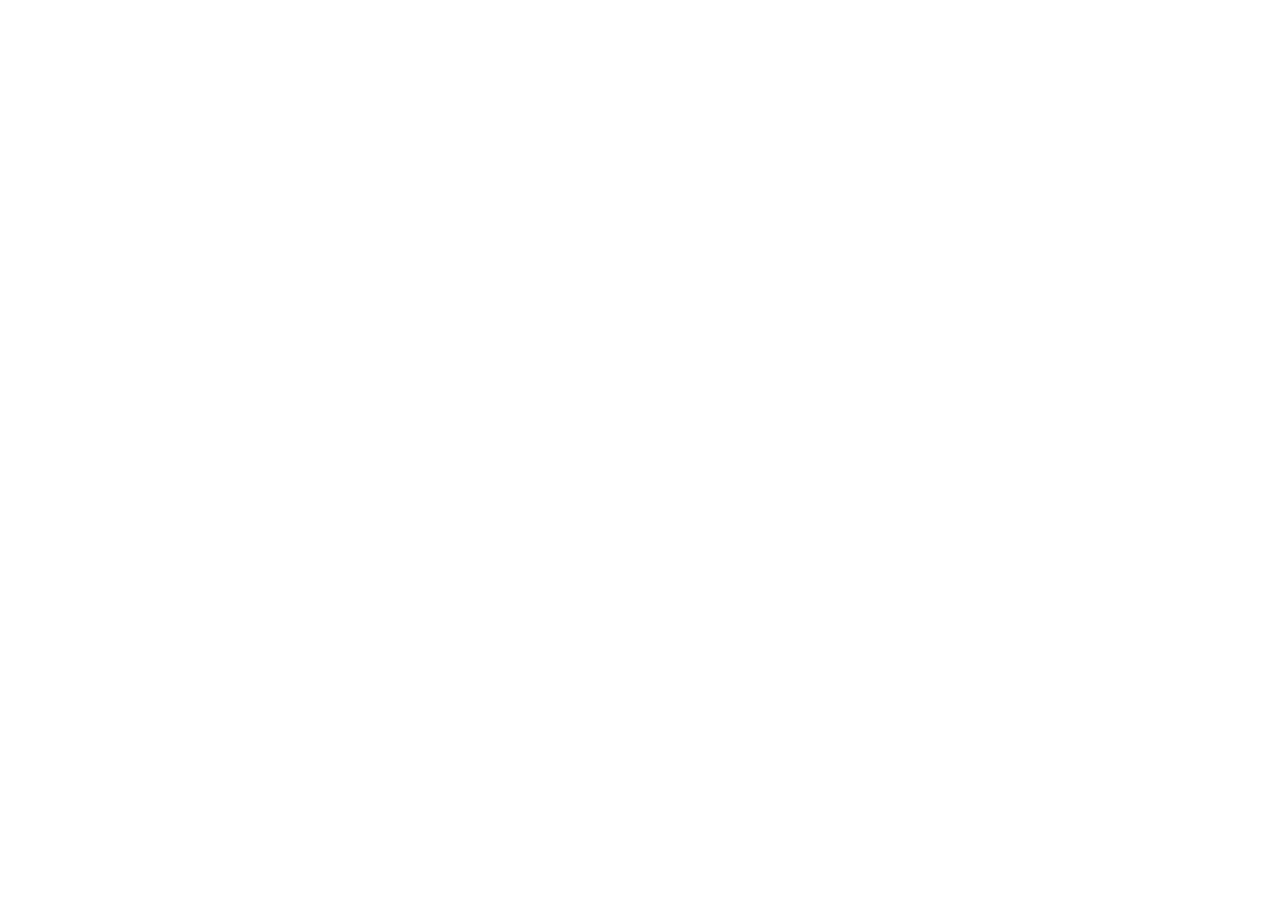
==== simulation/index.html @ fa82ac60 "https://virtual-labs.github.io/exp-sorting-systems-iiith click on the link to test your code." ====
<!DOCTYPE html>
<html>
<head>
	<!-- Add CSS at the head of HTML file -->
    <link rel="stylesheet" href="./css/main.css">
</head>
<body>
		<!-- Your code goes here-->

	<!-- Add JS at the bottom of HTML file --> 
        <script src="./js/main.js"></script>
<script src="../assets/js/iframeResize.js"></script></body>
</html>
---- simulation/css/main.css ----
/* You CSS goes in here */
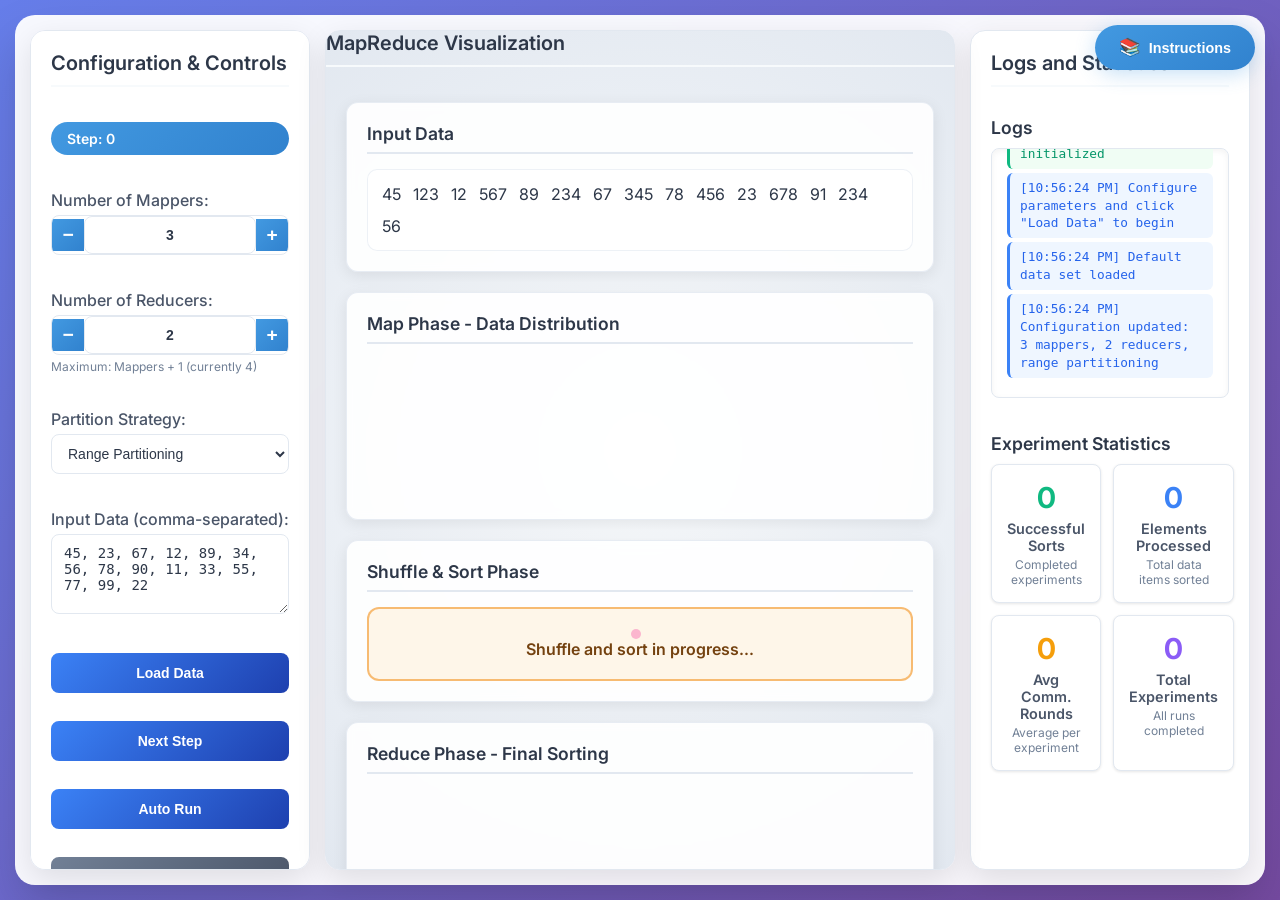
==== commit 7cf6bd0a: "https://virtual-labs.github.io/exp-sorting-systems-iiith click on the link to test your code." ====
--- a/simulation/index.html
+++ b/simulation/index.html
@@ -1,13 +1,417 @@
 <!DOCTYPE html>
-<html>
+<html lang="en">
 <head>
-	<!-- Add CSS at the head of HTML file -->
-    <link rel="stylesheet" href="./css/main.css">
+    <meta charset="UTF-8">
+    <meta name="viewport" content="width=device-width, initial-scale=1.0">
+    <title>Distributed Sort - MapReduce Simulation</title>
+    <link rel="stylesheet" href="css/styles.css">
 </head>
 <body>
-		<!-- Your code goes here-->
-
-	<!-- Add JS at the bottom of HTML file --> 
-        <script src="./js/main.js"></script>
-<script src="../assets/js/iframeResize.js"></script></body>
+    <!-- Floating Instructions Button -->
+    <button id="floatingInstructionsBtn" class="floating-instructions" title="Show Instructions">
+        <span class="instruction-icon">📚</span>
+        Instructions
+    </button>
+
+    <!-- Instructions Modal -->
+    <div id="instructionsModal" class="instructions-modal">
+        <div class="instructions-modal-content">
+            <!-- Modal Header -->
+            <div class="modal-header">
+                <div class="header-content">
+                    <div class="header-icon">
+                        <svg class="w-6 h-6" fill="none" stroke="currentColor" viewBox="0 0 24 24">
+                            <path stroke-linecap="round" stroke-linejoin="round" stroke-width="2" d="M13 16h-1v-4h-1m1-4h.01M21 12a9 9 0 11-18 0 9 9 0 0118 0z"></path>
+                        </svg>
+                    </div>
+                    <div class="header-text">
+                        <h2>Instructions</h2>
+                        <p>Learn how to use the MapReduce Distributed Sort Simulator</p>
+                    </div>
+                </div>
+                <button class="modal-close" id="closeInstructionsModal">
+                    <svg class="w-7 h-7" fill="currentColor" stroke="currentColor" viewBox="0 0 24 24" stroke-width="2">
+                        <path stroke-linecap="round" stroke-linejoin="round" d="M6 18L18 6M6 6l12 12"></path>
+                    </svg>
+                </button>
+            </div>
+            
+            <!-- Modal Body -->
+            <div class="modal-body">
+                <div class="instructions-grid">
+                    <!-- Interactive Controls Card -->
+                    <div class="instruction-card">
+                        <div class="instruction-icon blue">
+                            <svg class="w-6 h-6" fill="none" stroke="currentColor" viewBox="0 0 24 24">
+                                <path stroke-linecap="round" stroke-linejoin="round" stroke-width="2" d="M12 6V4m0 2a2 2 0 100 4m0-4a2 2 0 110 4m-6 8a2 2 0 100-4m0 4a2 2 0 100 4m0-4v2m0-6V4m6 6v10m6-2a2 2 0 100-4m0 4a2 2 0 100 4m0-4v2m0-6V4"></path>
+                            </svg>
+                        </div>
+                        <h3 class="instruction-title">Interactive Controls</h3>
+                        <ul class="instruction-list">
+                            <li><strong>Configure Parameters:</strong> Set number of mappers (2-6), reducers (≤ mappers+1), and partition strategy.</li>
+                            <li><strong>Load Data:</strong> Initialize simulation with your input data (comma-separated numbers).</li>
+                            <li><strong>Step Through:</strong> Use "Next Step" to progress through each MapReduce phase individually.</li>
+                            <li><strong>Auto Run:</strong> Automatic progression through all phases with visual feedback.</li>
+                            <li><strong>Pause/Reset:</strong> Control simulation flow and restart with different parameters.</li>
+                        </ul>
+                    </div>
+
+                    <!-- Simulation Metrics Card -->
+                    <div class="instruction-card">
+                        <div class="instruction-icon green">
+                            <svg class="w-6 h-6" fill="none" stroke="currentColor" viewBox="0 0 24 24">
+                                <path stroke-linecap="round" stroke-linejoin="round" stroke-width="2" d="M9 19v-6a2 2 0 00-2-2H5a2 2 0 00-2 2v6a2 2 0 002 2h2a2 2 0 002-2zm0 0V9a2 2 0 012-2h2a2 2 0 012 2v10m-6 0a2 2 0 002 2h2a2 2 0 002-2m0 0V5a2 2 0 012-2h2a2 2 0 012 2v14a2 2 0 01-2 2h-2a2 2 0 01-2-2z"></path>
+                            </svg>
+                        </div>
+                        <h3 class="instruction-title">Simulation Metrics</h3>
+                        <ul class="instruction-list">
+                            <li><strong>Data Distribution:</strong> Visual representation of how data is distributed across mappers.</li>
+                            <li><strong>Processing Progress:</strong> Real-time tracking of sort operations and data movement.</li>
+                            <li><strong>Performance Statistics:</strong> Monitor successful sorts, elements processed, and communication rounds.</li>
+                        </ul>
+                    </div>
+
+                    <!-- MapReduce Process Card -->
+                    <div class="instruction-card">
+                        <div class="instruction-icon blue">
+                            <svg class="w-6 h-6" fill="none" stroke="currentColor" viewBox="0 0 24 24">
+                                <path stroke-linecap="round" stroke-linejoin="round" stroke-width="2" d="M10.325 4.317c.426-1.756 2.924-1.756 3.35 0a1.724 1.724 0 002.573 1.066c1.543-.94 3.31.826 2.37 2.37a1.724 1.724 0 001.065 2.572c1.756.426 1.756 2.924 0 3.35a1.724 1.724 0 00-1.066 2.573c.94 1.543-.826 3.31-2.37 2.37a1.724 1.724 0 00-2.572 1.065c-.426 1.756-2.924 1.756-3.35 0a1.724 1.724 0 00-2.573-1.066c-1.543.94-3.31-.826-2.37-2.37a1.724 1.724 0 00-1.065-2.572c-1.756-.426-1.756-2.924 0-3.35a1.724 1.724 0 001.066-2.573c-.94-1.543.826-3.31 2.37-2.37.996.608 2.296.07 2.572-1.065z"></path>
+                                <path stroke-linecap="round" stroke-linejoin="round" stroke-width="2" d="M15 12a3 3 0 11-6 0 3 3 0 016 0z"></path>
+                            </svg>
+                        </div>
+                        <h3 class="instruction-title">MapReduce Phases</h3>
+                        <ul class="instruction-list">
+                            <li><strong>Map Phase:</strong> Input data distributed across mapper nodes for parallel processing.</li>
+                            <li><strong>Shuffle Phase:</strong> Data reorganized and grouped by partition keys (Hash/Range).</li>
+                            <li><strong>Reduce Phase:</strong> Each reducer independently sorts its assigned data partition.</li>
+                            <li><strong>Final Merge:</strong> Sorted partitions combined into final sorted output.</li>
+                        </ul>
+                    </div>
+
+                    <!-- Learning Objectives Card -->
+                    <div class="instruction-card">
+                        <div class="instruction-icon orange">
+                            <svg class="w-6 h-6" fill="none" stroke="currentColor" viewBox="0 0 24 24">
+                                <path stroke-linecap="round" stroke-linejoin="round" stroke-width="2" d="M9.663 17h4.673M12 3v1m6.364 1.636l-.707.707M21 12h-1M4 12H3m3.343-5.657l-.707-.707m2.828 9.9a5 5 0 117.072 0l-.548.547A3.374 3.374 0 0014 18.469V19a2 2 0 11-4 0v-.531c0-.895-.356-1.754-.988-2.386l-.548-.547z"></path>
+                            </svg>
+                        </div>
+                        <h3 class="instruction-title">Learning Objectives</h3>
+                        <ul class="instruction-list">
+                            <li>Understand distributed sorting principles and MapReduce framework benefits.</li>
+                            <li>Compare Hash vs Range partitioning strategies for data distribution.</li>
+                            <li>Observe parallel processing impact on sorting large datasets efficiently.</li>
+                            <li>Analyze the relationship between mappers, reducers, and overall performance.</li>
+                        </ul>
+                    </div>
+                </div>
+            </div>
+        </div>
+    </div>
+
+    <div class="main-container">
+        <!-- Main Grid Layout -->
+        <div class="grid-container">
+            <!-- Controls Panel -->
+            <div class="panel">
+                <h2 class="panel-title">Configuration & Controls</h2>
+                
+                <div class="step-counter" id="stepCounter">Step: 0</div>
+                
+                <!-- Configuration Section -->
+                <div class="form-group">
+                    <label for="mapperCount">Number of Mappers:</label>
+                    <div class="number-input-container">
+                        <button type="button" class="number-btn minus-btn" onclick="decrementMapper()">−</button>
+                        <input type="number" id="mapperCount" class="form-control number-input" min="2" max="6" value="3" step="1" readonly>
+                        <button type="button" class="number-btn plus-btn" onclick="incrementMapper()">+</button>
+                    </div>
+                </div>
+
+                <div class="form-group">
+                    <label for="reducerCount">Number of Reducers:</label>
+                    <div class="number-input-container">
+                        <button type="button" class="number-btn minus-btn" onclick="decrementReducer()">−</button>
+                        <input type="number" id="reducerCount" class="form-control number-input" min="2" max="6" value="2" step="1" readonly>
+                        <button type="button" class="number-btn plus-btn" onclick="incrementReducer()">+</button>
+                    </div>
+                    <small class="form-text text-muted" id="reducerHelperText">Maximum: Mappers + 1 (currently 4)</small>
+                </div>
+
+                <div class="form-group">
+                    <label for="partitionStrategy">Partition Strategy:</label>
+                    <select id="partitionStrategy" class="form-control">
+                        <option value="hash">Hash Partitioning</option>
+                        <option value="range" selected>Range Partitioning</option>
+                    </select>
+                </div>
+
+                <div class="form-group">
+                    <label for="inputData">Input Data (comma-separated):</label>
+                    <textarea id="inputData" placeholder="Enter numbers separated by commas..." class="form-control">45, 23, 67, 12, 89, 34, 56, 78, 90, 11, 33, 55, 77, 99, 22</textarea>
+                </div>
+
+                <!-- Control Buttons -->
+                <button id="loadDataBtn" class="btn">Load Data</button>
+                <button id="stepBtn" class="btn">Next Step</button>
+                <button id="autoRunBtn" class="btn">Auto Run</button>
+                <button id="pauseBtn" class="btn btn-secondary">Pause</button>
+                <button id="resetBtn" class="btn btn-danger">Reset</button>
+                
+                <!-- C++ Download Button -->
+                <button id="downloadCppBtn" class="btn btn-download" title="Download C++ Implementation">
+                    <svg class="download-icon" fill="none" stroke="currentColor" viewBox="0 0 24 24" width="16" height="16">
+                        <path stroke-linecap="round" stroke-linejoin="round" stroke-width="2" d="M7 16a4 4 0 01-.88-7.903A5 5 0 1115.9 6L16 6a5 5 0 011 9.9M9 19l3 3m0 0l3-3m-3 3V10"/>
+                    </svg>
+                    Download C++ Code
+                </button>
+                
+                <!-- Progress Bar -->
+                <div class="progress-bar">
+                    <div id="progressFill" class="progress-fill" style="width: 0%"></div>
+                </div>
+
+                <!-- Instructions Button -->
+                <!-- <button id="instructionsBtn" class="btn btn-secondary">Show Instructions</button> -->
+            </div>
+
+            <!-- Experiment Area -->
+            <div class="panel">
+                <h2 class="panel-title">MapReduce Visualization</h2>
+                <div class="experiment-area">
+                    
+                    <!-- Input Data Section -->
+                    <div class="data-section">
+                        <h3>Input Data</h3>
+                        <div id="inputDataViz" class="data-container">
+                            <!-- Data items will be populated here -->
+                        </div>
+                    </div>
+
+                    <!-- Map Phase -->
+                    <div class="data-section">
+                        <h3>Map Phase - Data Distribution</h3>
+                        <div id="mappersViz" class="mappers-container">
+                            <!-- Mapper containers will be generated here -->
+                        </div>
+                    </div>
+
+                    <!-- Shuffle Phase -->
+                    <div class="data-section">
+                        <h3>Shuffle & Sort Phase</h3>
+                        <div id="shuffleViz" class="shuffle-container">
+                            <span class="status-indicator status-waiting" id="shuffleStatus"></span>
+                            Shuffle and sort in progress...
+                        </div>
+                    </div>
+
+                    <!-- Reduce Phase -->
+                    <div class="data-section">
+                        <h3>Reduce Phase - Final Sorting</h3>
+                        <div id="reducersViz" class="reducers-container">
+                            <!-- Reducer containers will be generated here -->
+                        </div>
+                    </div>
+
+                    <!-- Final Output -->
+                    <div class="data-section">
+                        <h3>Final Sorted Output</h3>
+                        <div id="outputDataViz" class="data-container">
+                            <!-- Final sorted data will appear here -->
+                        </div>
+                    </div>
+                </div>
+            </div>
+
+            <!-- Activity Log Panel -->
+            <div class="panel">
+                <h2 class="panel-title">Logs and Statistics</h2>
+                
+                <div class="status-section">
+                    <h4>Logs</h4>
+                    <div class="logs" id="logContainer">
+                        <div class="log-entry info">[System] Distributed Sort MapReduce initialized</div>
+                        <div class="log-entry info">[Info] Configure parameters and click 'Load Data' to begin</div>
+                    </div>
+                </div>
+
+                <div class="status-section">
+                    <h4>Experiment Statistics</h4>
+                    <div class="stats-grid">
+                        <div class="stat-card">
+                            <div class="stat-value" id="totalSortsCount">0</div>
+                            <div class="stat-label">Successful Sorts</div>
+                            <div class="stat-description">Completed experiments</div>
+                        </div>
+                        <div class="stat-card">
+                            <div class="stat-value" id="totalElementsProcessed">0</div>
+                            <div class="stat-label">Elements Processed</div>
+                            <div class="stat-description">Total data items sorted</div>
+                        </div>
+                        <div class="stat-card">
+                            <div class="stat-value" id="avgCommunicationRounds">0</div>
+                            <div class="stat-label">Avg Comm. Rounds</div>
+                            <div class="stat-description">Average per experiment</div>
+                        </div>
+                        <div class="stat-card">
+                            <div class="stat-value" id="totalExperiments">0</div>
+                            <div class="stat-label">Total Experiments</div>
+                            <div class="stat-description">All runs completed</div>
+                        </div>
+                    </div>
+                </div>
+            </div>
+        </div>
+
+        <!-- Instructions Modal -->
+        <div id="instructionsModal" class="modal" style="display: none;">
+            <div class="modal-content">
+                <span class="modal-close" id="closeModal">&times;</span>
+                <h2>Distributed Sort Instructions</h2>
+                <div class="instructions">
+                    <h3>Overview</h3>
+                    <p>This simulation demonstrates how MapReduce framework performs distributed sorting of large datasets across multiple machines.</p>
+
+                    <h3>How to Use</h3>
+                    <ol>
+                        <li><strong>Configure Parameters:</strong> Set the number of mappers, reducers (≤ mappers+1), and partition strategy</li>
+                        <li><strong>Input Data:</strong> Enter comma-separated numbers or use the default dataset</li>
+                        <li><strong>Load Data:</strong> Click "Load Data" to initialize the simulation</li>
+                        <li><strong>Step Through:</strong> Use "Next Step" to see each phase individually</li>
+                        <li><strong>Auto Run:</strong> Click "Auto Run" for automatic progression through all phases</li>
+                        <li><strong>Reset:</strong> Clear the simulation and start over with new parameters</li>
+                    </ol>
+
+                    <h3>MapReduce Phases</h3>
+                    <ul>
+                        <li><strong>Map Phase:</strong> Input data is distributed across mapper nodes</li>
+                        <li><strong>Shuffle Phase:</strong> Data is reorganized and grouped by partition keys</li>
+                        <li><strong>Reduce Phase:</strong> Each reducer sorts its assigned data partition</li>
+                        <li><strong>Merge Phase:</strong> Sorted partitions are merged into final sorted output</li>
+                    </ul>
+
+                    <h3>Partition Strategies</h3>
+                    <ul>
+                        <li><strong>Hash Partitioning:</strong> Uses hash function for even data distribution</li>
+                        <li><strong>Range Partitioning:</strong> Divides data into sorted ranges</li>
+                    </ul>
+
+                    <h3>Key Benefits</h3>
+                    <ul>
+                        <li>Parallel processing reduces overall sorting time</li>
+                        <li>Scalable to handle very large datasets</li>
+                        <li>Fault-tolerant with automatic recovery</li>
+                        <li>Efficient network utilization during shuffle phase</li>
+                    </ul>
+                </div>
+            </div>
+        </div>
+    </div>
+
+    <!-- JavaScript -->
+    <script src="js/main.js"></script>
+    <script>
+        // Number input increment/decrement functions
+        function incrementMapper() {
+            const input = document.getElementById('mapperCount');
+            const currentValue = parseInt(input.value);
+            const maxValue = parseInt(input.max);
+            if (currentValue < maxValue) {
+                input.value = currentValue + 1;
+                // Trigger change event to update the experiment
+                input.dispatchEvent(new Event('change'));
+                // Adjust reducer count if it exceeds the new limit
+                adjustReducerLimit();
+            }
+        }
+
+        function decrementMapper() {
+            const input = document.getElementById('mapperCount');
+            const currentValue = parseInt(input.value);
+            const minValue = parseInt(input.min);
+            if (currentValue > minValue) {
+                input.value = currentValue - 1;
+                // Trigger change event to update the experiment
+                input.dispatchEvent(new Event('change'));
+                // Adjust reducer count if it exceeds the new limit
+                adjustReducerLimit();
+            }
+        }
+
+        // Helper function to adjust reducer count when mapper count changes
+        function adjustReducerLimit() {
+            const mapperInput = document.getElementById('mapperCount');
+            const reducerInput = document.getElementById('reducerCount');
+            const helperText = document.getElementById('reducerHelperText');
+            const mapperCount = parseInt(mapperInput.value);
+            const reducerCount = parseInt(reducerInput.value);
+            const maxReducers = mapperCount + 1;
+            
+            // Update helper text
+            if (helperText) {
+                helperText.textContent = `Maximum: Mappers + 1 (currently ${maxReducers})`;
+            }
+            
+            // If current reducer count exceeds the new limit, reduce it
+            if (reducerCount > maxReducers) {
+                reducerInput.value = maxReducers;
+                reducerInput.dispatchEvent(new Event('change'));
+            }
+        }
+
+        // Initialize helper text on page load
+        document.addEventListener('DOMContentLoaded', function() {
+            adjustReducerLimit();
+        });
+
+        function incrementReducer() {
+            const reducerInput = document.getElementById('reducerCount');
+            const mapperInput = document.getElementById('mapperCount');
+            const currentValue = parseInt(reducerInput.value);
+            const maxValue = parseInt(reducerInput.max);
+            const mapperCount = parseInt(mapperInput.value);
+            const dynamicMax = mapperCount + 1; // Restrict reducers to mappers + 1
+            
+            if (currentValue < maxValue && currentValue < dynamicMax) {
+                reducerInput.value = currentValue + 1;
+                // Trigger change event to update the experiment
+                reducerInput.dispatchEvent(new Event('change'));
+            }
+        }
+
+        function decrementReducer() {
+            const input = document.getElementById('reducerCount');
+            const currentValue = parseInt(input.value);
+            const minValue = parseInt(input.min);
+            if (currentValue > minValue) {
+                input.value = currentValue - 1;
+                // Trigger change event to update the experiment
+                input.dispatchEvent(new Event('change'));
+            }
+        }
+
+        // Floating Instructions Modal Logic
+        const floatingInstructionsBtn = document.getElementById('floatingInstructionsBtn');
+        const instructionsModal = document.getElementById('instructionsModal');
+        const closeInstructionsModal = document.getElementById('closeInstructionsModal');
+
+        // Open instructions modal
+        floatingInstructionsBtn.addEventListener('click', function() {
+            instructionsModal.style.display = 'block';
+        });
+
+        // Close instructions modal
+        closeInstructionsModal.addEventListener('click', function() {
+            instructionsModal.style.display = 'none';
+        });
+
+        // Close modal when clicking outside
+        window.addEventListener('click', function(event) {
+            if (event.target === instructionsModal) {
+                instructionsModal.style.display = 'none';
+            }
+        });
+    </script>
+<script src="../assets/js/iframeResize.js"></script>
+        
+        </body>
 </html>
--- a/simulation/css/styles.css
+++ b/simulation/css/styles.css
@@ -0,0 +1,2261 @@
+        @import url('https://fonts.googleapis.com/css2?family=Inter:wght@300;400;600;700&display=swap');
+
+        * {
+            margin: 0;
+            padding: 0;
+            box-sizing: border-box;
+        }
+
+        html {
+            scroll-behavior: smooth;
+            -webkit-text-size-adjust: 100%;
+        }
+
+        body {
+            font-family: 'Inter', sans-serif;
+            background: linear-gradient(135deg, #667eea 0%, #764ba2 100%);
+            min-height: 100vh;
+            color: #2d3748;
+            -webkit-font-smoothing: antialiased;
+            -moz-osx-font-smoothing: grayscale;
+            overflow-x: hidden;
+        }
+
+        .main-container {
+            max-width: 2000px;
+            min-height: 100vh;
+            padding: 15px;
+            margin: 0 auto;
+            width: 100%;
+        }
+
+        .grid-container {
+            display: grid;
+            grid-template-columns: 320px 1fr 320px;
+            gap: 15px;
+            min-height: calc(100vh - 30px);
+            background: rgba(255, 255, 255, 0.95);
+            backdrop-filter: blur(10px);
+            border-radius: 20px;
+            box-shadow: 0 25px 50px rgba(0,0,0,0.15);
+            padding: 15px;
+        }
+
+        .panel {
+            border-radius: 15px;
+            padding: 20px;
+            box-shadow: 0 10px 30px rgba(0, 0, 0, 0.1);
+            border: 1px solid #e2e8f0;
+            overflow-y: auto;
+            height: calc(100vh - 60px);
+        }
+
+        /* Controls panel (left) */
+        .panel:first-child {
+            background: white;
+            display: flex;
+            flex-direction: column;
+            gap: 20px;
+            min-width: 320px;
+            max-width: 320px;
+        }
+
+        /* Experiment area (middle) - exact 2PhaseCommit styling */
+        .panel:nth-child(2) {
+            position: relative;
+            overflow: hidden;
+            border-radius: 15px;
+            background: radial-gradient(circle at 50% 50%, #f8fafc 0%, #e2e8f0 100%);
+            box-shadow: 0 10px 30px rgba(0,0,0,0.1);
+            display: flex;
+            flex-direction: column;
+            padding: 0;
+        }
+
+        /* Observations panel (right) */
+        .panel:nth-child(3) {
+            background: white;
+            display: flex;
+            flex-direction: column;
+            gap: 15px;
+            min-width: 320px;
+            max-width: 320px;
+        }
+
+        .panel-title {
+            font-size: 1.25rem;
+            font-weight: 600;
+            color: #2d3748;
+            margin-bottom: 15px;
+            padding-bottom: 10px;
+            border-bottom: 2px solid #f7fafc;
+        }
+
+        .step-counter {
+            background: linear-gradient(135deg, #4299e1 0%, #3182ce 100%);
+            color: white;
+            padding: 8px 16px;
+            border-radius: 20px;
+            font-size: 0.875rem;
+            font-weight: 600;
+            display: inline-block;
+            margin-bottom: 15px;
+        }
+
+        .form-group {
+            margin-bottom: 15px;
+        }
+
+        .form-group label {
+            display: block;
+            margin-bottom: 5px;
+            font-weight: 500;
+            color: #4a5568;
+        }
+
+        .form-group input, .form-group select, .form-group textarea {
+            width: 100%;
+            padding: 10px 12px;
+            border: 1px solid #e2e8f0;
+            border-radius: 8px;
+            font-size: 0.875rem;
+            background: white;
+            color: #2d3748;
+            transition: all 0.2s ease;
+        }
+
+        .form-group input:focus, .form-group select:focus, .form-group textarea:focus {
+            outline: none;
+            border-color: #3182ce;
+            box-shadow: 0 0 0 3px rgba(49, 130, 206, 0.1);
+        }
+
+        /* Enhanced number input styling */
+        .form-group input[type="number"] {
+            -webkit-appearance: textfield;
+            -moz-appearance: textfield;
+            appearance: textfield;
+        }
+
+        .form-group input[type="number"]::-webkit-outer-spin-button,
+        .form-group input[type="number"]::-webkit-inner-spin-button {
+            -webkit-appearance: none;
+            margin: 0;
+        }
+
+        /* Helper text styling */
+        .form-text {
+            font-size: 0.75rem;
+            color: #718096;
+            margin-top: 4px;
+            display: block;
+        }
+
+        .text-muted {
+            color: #718096 !important;
+        }
+
+        /* Custom number input container */
+        .number-input-container {
+            display: flex;
+            align-items: center;
+            background: white;
+            border: 1px solid #e2e8f0;
+            border-radius: 8px;
+            overflow: hidden;
+            transition: all 0.2s ease;
+        }
+
+        .number-input-container:focus-within {
+            border-color: #3182ce;
+            box-shadow: 0 0 0 3px rgba(49, 130, 206, 0.1);
+        }
+
+        .number-input {
+            flex: 1;
+            border: none;
+            padding: 10px 12px;
+            text-align: center;
+            font-weight: 600;
+            font-size: 1rem;
+            background: transparent;
+            color: #2d3748;
+        }
+
+        .number-input:focus {
+            outline: none;
+            box-shadow: none;
+        }
+
+        .number-btn {
+            width: 32px;
+            height: 32px;
+            border: none;
+            background: linear-gradient(135deg, #4299e1 0%, #3182ce 100%);
+            color: white;
+            font-size: 1.2rem;
+            font-weight: bold;
+            cursor: pointer;
+            transition: all 0.2s ease;
+            display: flex;
+            align-items: center;
+            justify-content: center;
+        }
+
+        .number-btn:hover {
+            background: linear-gradient(135deg, #3182ce 0%, #2c5282 100%);
+            transform: scale(1.05);
+        }
+
+        .number-btn:active {
+            transform: scale(0.95);
+        }
+
+        .number-btn:disabled {
+            background: #e2e8f0;
+            color: #a0aec0;
+            cursor: not-allowed;
+            transform: none;
+        }
+
+        .minus-btn {
+            border-radius: 0;
+        }
+
+        .plus-btn {
+            border-radius: 0;
+        }
+
+        .form-group textarea {
+            resize: vertical;
+            min-height: 80px;
+        }
+
+        .btn {
+            background: linear-gradient(135deg, #3b82f6, #1e40af);
+            color: white;
+            border: none;
+            border-radius: 8px;
+            padding: 12px 16px;
+            font-size: 0.875rem;
+            font-weight: 600;
+            cursor: pointer;
+            transition: all 0.3s ease;
+            width: 100%;
+            margin-bottom: 8px;
+            display: inline-block;
+            text-align: center;
+            text-decoration: none;
+        }
+
+        .btn:hover {
+            transform: translateY(-2px);
+            box-shadow: 0 4px 12px rgba(59, 130, 246, 0.3);
+        }
+
+        .btn:active {
+            transform: translateY(0);
+        }
+
+        .btn-secondary {
+            background: linear-gradient(135deg, #718096, #4a5568);
+        }
+
+        .btn-secondary:hover {
+            box-shadow: 0 4px 12px rgba(113, 128, 150, 0.3);
+        }
+
+        .btn-danger {
+            background: linear-gradient(135deg, #f56565, #e53e3e);
+        }
+
+        .btn-danger:hover {
+            box-shadow: 0 4px 12px rgba(245, 101, 101, 0.3);
+        }
+
+        .btn-download {
+            background: linear-gradient(135deg, #10b981, #059669);
+            color: white;
+            display: flex;
+            align-items: center;
+            justify-content: center;
+            gap: 8px;
+            font-weight: 600;
+            position: relative;
+            overflow: hidden;
+        }
+
+        .btn-download:hover {
+            background: linear-gradient(135deg, #059669, #047857);
+            box-shadow: 0 4px 12px rgba(16, 185, 129, 0.4);
+            transform: translateY(-2px);
+        }
+
+        .btn-download:active {
+            transform: translateY(0);
+        }
+
+        .download-icon {
+            transition: transform 0.3s ease;
+        }
+
+        .btn-download:hover .download-icon {
+            transform: translateY(2px);
+        }
+
+        .experiment-area {
+            display: flex;
+            flex-direction: column;
+            gap: 20px;
+            padding: 20px;
+            height: 100%;
+            overflow-y: auto;
+        }
+
+        .data-section {
+            background: rgba(255, 255, 255, 0.9);
+            backdrop-filter: blur(5px);
+            padding: 20px;
+            border-radius: 12px;
+            border: 1px solid rgba(226, 232, 240, 0.8);
+            box-shadow: 0 4px 15px rgba(0, 0, 0, 0.08);
+            transition: all 0.3s ease;
+        }
+
+        .data-section:hover {
+            background: rgba(255, 255, 255, 0.95);
+            box-shadow: 0 8px 25px rgba(0, 0, 0, 0.12);
+            transform: translateY(-2px);
+        }
+
+        .data-section h3 {
+            font-size: 1.1rem;
+            font-weight: 600;
+            margin-bottom: 15px;
+            color: #2d3748;
+            display: flex;
+            align-items: center;
+            gap: 8px;
+            padding-bottom: 8px;
+            border-bottom: 2px solid #e2e8f0;
+        }
+
+        /* Scrollbar styling for experiment area */
+        .panel:nth-child(2)::-webkit-scrollbar {
+            width: 6px;
+        }
+
+        .panel:nth-child(2)::-webkit-scrollbar-track {
+            background: rgba(241, 245, 249, 0.8);
+            border-radius: 3px;
+        }
+
+        .panel:nth-child(2)::-webkit-scrollbar-thumb {
+            background: #4299e1;
+            border-radius: 3px;
+        }
+
+        /* Scrollbar styling for other panels */
+        .panel::-webkit-scrollbar {
+            width: 6px;
+        }
+
+        .panel::-webkit-scrollbar-track {
+            background: #f1f5f9;
+            border-radius: 3px;
+        }
+
+        .panel::-webkit-scrollbar-thumb {
+            background: #4299e1;
+            border-radius: 3px;
+        }
+
+        .data-container {
+            display: flex;
+            flex-wrap: wrap;
+            gap: 8px;
+            justify-content: flex-start;
+            align-items: center;
+            min-height: 60px;
+            padding: 15px;
+            background: rgba(255, 255, 255, 0.7);
+            border-radius: 10px;
+            border: 1px solid rgba(226, 232, 240, 0.6);
+            backdrop-filter: blur(5px);
+            transition: all 0.2s ease;
+        }
+
+        .data-container:hover {
+            background: rgba(255, 255, 255, 0.9);
+            border-color: #4299e1;
+        }
+
+        .data-item {
+            background: linear-gradient(135deg, #e6fffa 0%, #d6f8f1 100%);
+            border: 1px solid #81e6d9;
+            color: #234e52;
+            padding: 6px 10px;
+            border-radius: 6px;
+            font-size: 0.8rem;
+            font-weight: 500;
+            margin: 2px;
+            display: inline-block;
+            transition: all 0.2s ease;
+        }
+
+        .data-item:hover {
+            background: linear-gradient(135deg, #d6f8f1 0%, #c6f6d5 100%);
+            transform: scale(1.05);
+            box-shadow: 0 2px 8px rgba(129, 230, 217, 0.3);
+        }
+
+        /* Individual data items within mappers/reducers */
+        .mapper-data, .reducer-data {
+            display: flex;
+            flex-wrap: wrap;
+            gap: 6px;
+            margin-top: 8px;
+        }
+
+        /* Worker data containers (used by JavaScript) */
+        .worker-data {
+            display: flex;
+            flex-wrap: wrap;
+            gap: 6px;
+            margin-top: 8px;
+        }
+
+        /* Bucket routing labels */
+        .bucket-label {
+            font-size: 0.75rem;
+            font-weight: 600;
+            color: #2d3748;
+            margin: 8px 0 4px 0;
+            display: flex;
+            align-items: center;
+            gap: 4px;
+        }
+
+        .bucket-label::before {
+            content: '→';
+            color: #4299e1;
+            font-weight: bold;
+        }
+
+        /* Legacy support for existing mapper/reducer containers */
+        .mapper-container, .reducer-container {
+            background: rgba(255, 255, 255, 0.95);
+            border: 2px solid rgba(66, 153, 225, 0.6);
+            border-radius: 12px;
+            padding: 15px;
+            margin-bottom: 12px;
+            min-height: 120px;
+            backdrop-filter: blur(5px);
+            transition: all 0.3s ease;
+            box-shadow: 0 4px 15px rgba(66, 153, 225, 0.1);
+            display: flex;
+            flex-direction: column;
+        }
+
+        .mapper-container:hover, .reducer-container:hover {
+            background: rgba(255, 255, 255, 1);
+            border-color: #4299e1;
+            transform: translateY(-3px);
+            box-shadow: 0 8px 25px rgba(66, 153, 225, 0.2);
+        }
+
+        /* Unified title styling for all mapper/reducer containers */
+        .mapper-title, .reducer-title, .mapper-node-title, .reducer-node-title {
+            background: linear-gradient(135deg, #4299e1 0%, #3182ce 100%);
+            color: white;
+            padding: 8px 12px;
+            border-radius: 8px;
+            font-size: 0.875rem;
+            font-weight: 600;
+            margin-bottom: 12px;
+            text-align: center;
+            box-shadow: 0 4px 12px rgba(66, 153, 225, 0.3);
+        }
+
+        .mappers-container, .reducers-container {
+            display: grid;
+            grid-template-columns: repeat(auto-fit, minmax(180px, 1fr));
+            gap: 15px;
+            min-height: 140px;
+            padding: 10px;
+        }
+
+        /* Individual mapper and reducer containers */
+        .mapper-node, .reducer-node {
+            background: rgba(255, 255, 255, 0.95);
+            border: 2px solid rgba(66, 153, 225, 0.6);
+            border-radius: 12px;
+            padding: 15px;
+            min-height: 120px;
+            backdrop-filter: blur(5px);
+            transition: all 0.3s ease;
+            box-shadow: 0 4px 15px rgba(66, 153, 225, 0.1);
+            display: flex;
+            flex-direction: column;
+        }
+
+        .mapper-node:hover, .reducer-node:hover {
+            background: rgba(255, 255, 255, 1);
+            border-color: #4299e1;
+            transform: translateY(-3px);
+            box-shadow: 0 8px 25px rgba(66, 153, 225, 0.2);
+        }
+
+        /* Styling for mapper-card and reducer-card (used by JavaScript) */
+        .mapper-card, .reducer-card {
+            background: rgba(255, 255, 255, 0.95);
+            border: 2px solid rgba(66, 153, 225, 0.6);
+            border-radius: 12px;
+            padding: 15px;
+            min-height: 120px;
+            backdrop-filter: blur(5px);
+            transition: all 0.3s ease;
+            box-shadow: 0 4px 15px rgba(66, 153, 225, 0.1);
+            margin-bottom: 15px;
+        }
+
+        .mapper-card:hover, .reducer-card:hover {
+            background: rgba(255, 255, 255, 1);
+            border-color: #4299e1;
+            transform: translateY(-3px);
+            box-shadow: 0 8px 25px rgba(66, 153, 225, 0.2);
+        }
+
+        /* Titles inside mapper/reducer cards */
+        .mapper-card h4, .reducer-card h4 {
+            background: linear-gradient(135deg, #4299e1 0%, #3182ce 100%);
+            color: white;
+            padding: 8px 12px;
+            border-radius: 8px;
+            font-size: 0.875rem;
+            font-weight: 600;
+            margin-bottom: 12px;
+            text-align: center;
+            box-shadow: 0 4px 12px rgba(66, 153, 225, 0.3);
+            margin-top: 0;
+        }
+
+        /* Individual mapper and reducer titles */
+        .mapper-node-title, .reducer-node-title {
+            background: linear-gradient(135deg, #4299e1 0%, #3182ce 100%);
+            color: white;
+            padding: 8px 12px;
+            border-radius: 8px;
+            font-size: 0.875rem;
+            font-weight: 600;
+            margin-bottom: 12px;
+            text-align: center;
+            box-shadow: 0 4px 12px rgba(66, 153, 225, 0.3);
+        }
+
+        .shuffle-container {
+            min-height: auto;
+            padding: 20px;
+            background: rgba(254, 245, 231, 0.9);
+            border: 2px solid rgba(246, 173, 85, 0.8);
+            border-radius: 12px;
+            font-weight: 600;
+            color: #744210;
+            backdrop-filter: blur(5px);
+            transition: all 0.3s ease;
+            display: flex;
+            flex-direction: column;
+            align-items: center;
+            justify-content: center;
+            text-align: center;
+        }
+
+        .shuffle-container:hover {
+            background: rgba(254, 245, 231, 1);
+            border-color: #f6ad55;
+            transform: translateY(-2px);
+            box-shadow: 0 8px 20px rgba(246, 173, 85, 0.2);
+        }
+
+        /* Compact content within shuffle container */
+        .shuffle-content {
+            display: flex;
+            flex-direction: column;
+            gap: 15px;
+            width: 100%;
+            max-width: 500px;
+        }
+
+        .shuffle-phase-title {
+            font-size: 1.1rem;
+            font-weight: 700;
+            color: #744210;
+            margin-bottom: 10px;
+            display: flex;
+            align-items: center;
+            justify-content: center;
+            gap: 8px;
+        }
+
+        .distribution-stats {
+            display: grid;
+            grid-template-columns: 1fr 1fr;
+            gap: 20px;
+            margin: 15px 0;
+        }
+
+        .stat-item {
+            text-align: center;
+        }
+
+        .stat-label {
+            font-size: 0.875rem;
+            color: #8b4513;
+            margin-bottom: 4px;
+        }
+
+        .stat-value {
+            font-size: 1.5rem;
+            font-weight: 700;
+            color: #744210;
+        }
+
+        .stat-value.highlight {
+            color: #3182ce;
+        }
+
+        /* Mappers and reducers list in shuffle */
+        .workers-list {
+            display: flex;
+            flex-wrap: wrap;
+            gap: 8px;
+            justify-content: center;
+            margin: 10px 0;
+        }
+
+        .worker-item {
+            background: rgba(255, 255, 255, 0.8);
+            border: 1px solid #f6ad55;
+            border-radius: 6px;
+            padding: 4px 8px;
+            font-size: 0.8rem;
+            font-weight: 600;
+            color: #744210;
+        }
+
+        .distribution-arrows {
+            font-size: 1.2rem;
+            color: #f6ad55;
+            margin: 5px 0;
+        }
+
+        /* Shuffle animation specific styling */
+        .shuffle-animation-container {
+            width: 100%;
+            max-width: 100%;
+            padding: 0;
+        }
+
+        #animationArea {
+            min-height: 140px !important;
+            /* Remove fixed height to allow dynamic sizing */
+            position: relative;
+            background: linear-gradient(to right, rgba(239, 246, 255, 0.8), rgba(240, 253, 244, 0.8)) !important;
+            border: 2px dashed rgba(246, 173, 85, 0.6) !important;
+            border-radius: 8px !important;
+            margin: 10px 0 !important;
+            padding: 15px;
+            overflow: visible;
+            display: flex;
+            align-items: center;
+            justify-content: space-between;
+        }
+
+        /* Override Tailwind classes for shuffle animation */
+        .shuffle-animation-container .h-40 {
+            /* Remove fixed height - now using dynamic height from JavaScript */
+            min-height: 140px !important;
+            min-width: 500px !important;
+        }
+
+        .shuffle-animation-container .absolute {
+            position: absolute !important;
+        }
+
+        .shuffle-animation-container .relative {
+            position: relative !important;
+        }
+
+        /* Better positioning for mappers and reducers */
+        .shuffle-animation-container .left-4 {
+            left: 15px !important;
+            width: 100px;
+        }
+
+        .shuffle-animation-container .right-4 {
+            right: 15px !important;
+            width: 100px;
+        }
+
+        .shuffle-animation-container .top-2 {
+            top: 8px !important;
+        }
+
+        .shuffle-animation-container .top-8 {
+            top: 30px !important;
+        }
+
+        .shuffle-animation-container .space-y-1 > * + * {
+            margin-top: 4px !important;
+        }
+
+        /* Center animation area */
+        .shuffle-animation-container .inset-x-0 {
+            left: 110px !important;
+            right: 110px !important;
+        }
+
+        .shuffle-animation-container .top-1\/2 {
+            top: 50% !important;
+        }
+
+        .shuffle-animation-container .transform {
+            transform: translateY(-50%) !important;
+        }
+
+        /* Animation elements */
+        .shuffle-animation-container .animate-pulse {
+            animation: pulse 1.5s ease-in-out infinite !important;
+        }
+
+        .shuffle-animation-container .text-center {
+            text-align: center !important;
+        }
+
+        .shuffle-animation-container .text-2xl {
+            font-size: 1.5rem !important;
+        }
+
+        /* Mapper and reducer boxes in animation */
+        .shuffle-animation-container .w-12 {
+            width: 36px !important;
+            height: 24px !important;
+            font-size: 0.75rem !important;
+            display: flex !important;
+            align-items: center !important;
+            justify-content: center !important;
+            margin-bottom: 2px !important;
+        }
+
+        .shuffle-animation-container .h-6 {
+            height: 24px !important;
+        }
+
+        .shuffle-animation-container .bg-blue-200 {
+            background-color: rgba(191, 219, 254, 1) !important;
+            border: 1px solid #3b82f6 !important;
+        }
+
+        .shuffle-animation-container .bg-green-200 {
+            background-color: rgba(187, 247, 208, 1) !important;
+            border: 1px solid #10b981 !important;
+        }
+
+        .shuffle-animation-container .rounded {
+            border-radius: 4px !important;
+        }
+
+        .shuffle-animation-container .text-xs {
+            font-size: 0.75rem !important;
+        }
+
+        .shuffle-animation-container .flex {
+            display: flex !important;
+        }
+
+        .shuffle-animation-container .items-center {
+            align-items: center !important;
+        }
+
+        .shuffle-animation-container .justify-center {
+            justify-content: center !important;
+        }
+
+        /* Text styling in animation */
+        .shuffle-animation-container .text-sm {
+            font-size: 0.875rem !important;
+        }
+
+        .shuffle-animation-container .font-semibold {
+            font-weight: 600 !important;
+        }
+
+        .shuffle-animation-container .text-blue-600 {
+            color: #2563eb !important;
+        }
+
+        .shuffle-animation-container .text-green-600 {
+            color: #16a34a !important;
+        }
+
+        .shuffle-animation-container .text-orange-700 {
+            color: #c2410c !important;
+        }
+
+        /* Input and Output Data Visualization */
+        #inputDataViz, #outputDataViz {
+            width: 100% !important;
+            min-height: 60px !important;
+            padding: 12px !important;
+        }
+
+        #inputDataViz .flex, #outputDataViz .flex {
+            display: flex !important;
+            flex-wrap: wrap !important;
+            gap: 8px !important;
+        }
+
+        #inputDataViz span, #outputDataViz span {
+            display: inline-block !important;
+            margin: 2px !important;
+            white-space: nowrap !important;
+        }
+
+        /* Activity Log Styles */
+        .status-section {
+            margin-bottom: 20px;
+        }
+
+        .status-section h4 {
+            margin-bottom: 10px;
+            color: #2d3748;
+            font-size: 1.1rem;
+            font-weight: 600;
+        }
+
+        .logs {
+            height: 250px;
+            overflow-y: auto;
+            font-family: 'Monaco', 'Menlo', 'Ubuntu Mono', monospace;
+            font-size: 0.8rem;
+            line-height: 1.4;
+            background: white;
+            border-radius: 8px;
+            padding: 15px;
+            border: 1px solid #e2e8f0;
+            box-shadow: inset 0 2px 6px rgba(0, 0, 0, 0.05);
+        }
+
+        .log-entry {
+            margin: 4px 0;
+            padding: 6px 10px;
+            border-radius: 6px;
+            background: #f8fafc;
+            border-left: 3px solid #94a3b8;
+            animation: fadeIn 0.3s ease-in;
+        }
+
+        .log-entry.info {
+            border-left-color: #3b82f6;
+            background: #eff6ff;
+            color: #2563eb;
+        }
+
+        .log-entry.success {
+            border-left-color: #10b981;
+            background: #f0fdf4;
+            color: #059669;
+        }
+
+        .log-entry.error {
+            border-left-color: #ef4444;
+            background: #fef2f2;
+            color: #dc2626;
+        }
+
+        .log-entry.warning {
+            border-left-color: #f59e0b;
+            background: #fffbeb;
+            color: #d97706;
+        }
+
+        @keyframes fadeIn {
+            from { opacity: 0; transform: translateY(5px); }
+            to { opacity: 1; transform: translateY(0); }
+        }
+
+        /* Statistics Grid */
+        .stats-grid {
+            display: grid;
+            grid-template-columns: 1fr 1fr;
+            gap: 12px;
+            margin-top: 10px;
+        }
+
+        .stat-card {
+            background: white;
+            border-radius: 8px;
+            padding: 15px;
+            text-align: center;
+            border: 1px solid #e2e8f0;
+            box-shadow: 0 1px 3px rgba(0, 0, 0, 0.1);
+        }
+
+        .stat-value {
+            font-size: 1.8rem;
+            font-weight: bold;
+            color: #2d3748;
+            margin-bottom: 5px;
+        }
+
+        .stat-label {
+            font-size: 0.9rem;
+            font-weight: 600;
+            color: #4a5568;
+            margin-bottom: 3px;
+        }
+
+        .stat-description {
+            font-size: 0.75rem;
+            color: #718096;
+        }
+
+        /* Specific stat value colors */
+        #totalSortsCount { color: #10b981; }
+        #totalElementsProcessed { color: #3b82f6; }
+        #avgCommunicationRounds { color: #f59e0b; }
+        #totalExperiments { color: #8b5cf6; }
+
+        /* Distribution progress styling - override Tailwind classes */
+        .distribution-progress {
+            background: rgba(255, 255, 255, 0.9);
+            border-radius: 8px;
+            padding: 15px;
+            margin: 10px 0;
+            text-align: center;
+        }
+
+        .progress-stat {
+            display: inline-block;
+            margin: 0 15px;
+            font-size: 0.875rem;
+        }
+
+        .progress-stat strong {
+            color: #3182ce;
+            font-size: 1.1rem;
+        }
+
+        /* Fix for distribution progress bar inside shuffle animation */
+        #animationArea .absolute.bottom-2 {
+            position: absolute !important;
+            bottom: 8px !important;
+            left: 16px !important;
+            right: 16px !important;
+        }
+
+        #animationArea #progressBar {
+            width: 0% !important;
+            height: 8px !important;
+            background: linear-gradient(to right, #3b82f6, #10b981) !important;
+            border-radius: 9999px !important;
+            transition: all 0.3s ease !important;
+        }
+
+        #animationArea .progress-label {
+            font-size: 0.75rem !important;
+            color: #6b7280 !important;
+            margin-bottom: 4px !important;
+            text-align: center !important;
+            white-space: nowrap !important;
+        }
+
+        #animationArea .progress-container {
+            width: 100% !important;
+            background-color: #e5e7eb !important;
+            border-radius: 9999px !important;
+            height: 8px !important;
+        }
+
+        .observations-list {
+            list-style: none;
+            padding: 0;
+        }
+
+        .observations-list li {
+            background: #f8fafc;
+            border: 1px solid #e2e8f0;
+            border-radius: 6px;
+            padding: 10px;
+            margin-bottom: 8px;
+            font-size: 0.875rem;
+            line-height: 1.4;
+        }
+
+        .observations-list li:before {
+            content: "▶";
+            color: #3182ce;
+            font-weight: bold;
+            margin-right: 8px;
+        }
+
+        .modal {
+            position: fixed;
+            top: 0;
+            left: 0;
+            width: 100%;
+            height: 100%;
+            background: rgba(0, 0, 0, 0.5);
+            display: flex;
+            justify-content: center;
+            align-items: center;
+            z-index: 1000;
+            padding: 20px;
+        }
+
+        .modal-content {
+            background: white;
+            border-radius: 12px;
+            padding: 30px;
+            max-width: 600px;
+            width: 100%;
+            max-height: 80vh;
+            overflow-y: auto;
+            box-shadow: 0 20px 40px rgba(0, 0, 0, 0.15);
+        }
+        
+        @media (max-width: 768px) {
+            .modal {
+                padding: 15px;
+            }
+            
+            .modal-content {
+                padding: 20px;
+                max-height: 85vh;
+                border-radius: 10px;
+            }
+            
+            .modal h2 {
+                font-size: 1.25rem;
+            }
+            
+            .instructions h3 {
+                font-size: 1rem;
+            }
+            
+            .instructions {
+                font-size: 0.9rem;
+            }
+        }
+        
+        @media (max-width: 576px) {
+            .modal {
+                padding: 10px;
+            }
+            
+            .modal-content {
+                padding: 15px;
+                max-height: 90vh;
+            }
+            
+            .modal h2 {
+                font-size: 1.1rem;
+                margin-bottom: 15px;
+            }
+            
+            .instructions h3 {
+                font-size: 0.95rem;
+                margin-top: 15px;
+            }
+            
+            .instructions {
+                font-size: 0.85rem;
+                line-height: 1.5;
+            }
+            
+            .instructions ul, .instructions ol {
+                margin-left: 15px;
+            }
+        }
+
+        .modal h2 {
+            color: #2d3748;
+            margin-bottom: 20px;
+            font-size: 1.5rem;
+            font-weight: 600;
+        }
+
+        .modal-close {
+            float: right;
+            font-size: 24px;
+            cursor: pointer;
+            color: #718096;
+            margin-top: -10px;
+        }
+
+        .modal-close:hover {
+            color: #2d3748;
+        }
+
+        .instructions {
+            line-height: 1.6;
+            color: #4a5568;
+        }
+
+        .instructions h3 {
+            color: #2d3748;
+            margin-top: 20px;
+            margin-bottom: 10px;
+            font-size: 1.1rem;
+            font-weight: 600;
+        }
+
+        .instructions ul {
+            margin-left: 20px;
+            margin-bottom: 15px;
+        }
+
+        .instructions li {
+            margin-bottom: 5px;
+        }
+
+        .progress-bar {
+            background: #e2e8f0;
+            border-radius: 10px;
+            height: 8px;
+            margin: 15px 0;
+            overflow: hidden;
+        }
+
+        .progress-fill {
+            background: linear-gradient(135deg, #3182ce 0%, #2c5282 100%);
+            height: 100%;
+            transition: width 0.3s ease;
+        }
+
+        .status-indicator {
+            display: inline-block;
+            width: 10px;
+            height: 10px;
+            border-radius: 50%;
+            margin-right: 8px;
+        }
+
+        .status-waiting {
+            background: #fbb6ce;
+        }
+
+        .status-running {
+            background: #9ae6b4;
+            animation: pulse 1s infinite;
+        }
+
+        .status-completed {
+            background: #63b3ed;
+        }
+
+        @keyframes pulse {
+            0%, 100% { opacity: 1; }
+            50% { opacity: 0.5; }
+        }
+
+        /* Responsive design */
+        
+        /* Large screens (1400px and above) - default styles apply */
+        
+        /* Medium-large screens (1200px - 1400px) */
+        @media (max-width: 1400px) {
+            .grid-container {
+                grid-template-columns: 280px 1fr 280px;
+            }
+            
+            .panel:first-child,
+            .panel:nth-child(3) {
+                min-width: 280px;
+                max-width: 280px;
+            }
+        }
+        
+        /* Medium screens / Tablets landscape (1024px - 1200px) */
+        @media (max-width: 1200px) {
+            .grid-container {
+                grid-template-columns: 260px 1fr 260px;
+                gap: 12px;
+            }
+            
+            .panel:first-child,
+            .panel:nth-child(3) {
+                min-width: 260px;
+                max-width: 260px;
+            }
+            
+            .panel {
+                padding: 15px;
+            }
+            
+            .panel-title {
+                font-size: 1.1rem;
+            }
+            
+            .btn {
+                padding: 10px 14px;
+                font-size: 0.8rem;
+            }
+        }
+        
+        /* Tablets (768px - 1024px) - Stack to 2-column then single column */
+        @media (max-width: 1024px) {
+            .grid-container {
+                grid-template-columns: 1fr 1fr;
+                gap: 15px;
+            }
+            
+            .panel {
+                height: auto;
+                max-height: none;
+                min-width: unset;
+                max-width: unset;
+            }
+            
+            .panel:first-child {
+                min-width: unset;
+                max-width: unset;
+                grid-column: 1 / 2;
+            }
+            
+            .panel:nth-child(2) {
+                grid-column: 1 / -1;
+                grid-row: 2;
+                min-height: 500px;
+            }
+            
+            .panel:nth-child(3) {
+                min-width: unset;
+                max-width: unset;
+                grid-column: 2 / 3;
+                grid-row: 1;
+            }
+            
+            .header h1 {
+                font-size: 2rem;
+            }
+            
+            .logs {
+                height: 200px;
+            }
+            
+            .stats-grid {
+                grid-template-columns: 1fr 1fr;
+            }
+        }
+
+        /* Small tablets / Large phones (576px - 768px) */
+        @media (max-width: 768px) {
+            .main-container {
+                padding: 10px;
+            }
+            
+            .grid-container {
+                grid-template-columns: 1fr;
+                gap: 12px;
+                padding: 12px;
+            }
+            
+            .panel {
+                padding: 15px;
+                height: auto;
+                max-height: none;
+            }
+            
+            .panel:first-child,
+            .panel:nth-child(2),
+            .panel:nth-child(3) {
+                grid-column: 1;
+                grid-row: auto;
+                min-width: unset;
+                max-width: unset;
+            }
+            
+            .panel:nth-child(2) {
+                min-height: 400px;
+            }
+            
+            .header {
+                padding: 15px;
+            }
+            
+            .header h1 {
+                font-size: 1.5rem;
+            }
+            
+            .panel-title {
+                font-size: 1rem;
+                margin-bottom: 12px;
+            }
+            
+            .form-group {
+                margin-bottom: 12px;
+            }
+            
+            .btn {
+                padding: 10px 12px;
+                font-size: 0.8rem;
+                margin-bottom: 6px;
+            }
+            
+            .mappers-container, .reducers-container {
+                grid-template-columns: repeat(auto-fit, minmax(140px, 1fr));
+                gap: 10px;
+            }
+            
+            .mapper-node, .reducer-node,
+            .mapper-card, .reducer-card {
+                min-height: 100px;
+                padding: 12px;
+            }
+            
+            .data-section {
+                padding: 15px;
+            }
+            
+            .data-section h3 {
+                font-size: 1rem;
+            }
+            
+            .experiment-area {
+                padding: 15px;
+                gap: 15px;
+            }
+            
+            .stats-grid {
+                grid-template-columns: 1fr 1fr;
+                gap: 8px;
+            }
+            
+            .stat-card {
+                padding: 12px;
+            }
+            
+            .stat-value {
+                font-size: 1.5rem;
+            }
+            
+            .stat-label {
+                font-size: 0.8rem;
+            }
+            
+            .logs {
+                height: 180px;
+                font-size: 0.75rem;
+            }
+            
+            /* Floating button adjustments */
+            .floating-instructions {
+                top: 15px;
+                right: 15px;
+                padding: 10px 18px;
+                font-size: 0.8rem;
+            }
+            
+            /* Number input adjustments */
+            .number-btn {
+                width: 28px;
+                height: 28px;
+                font-size: 1rem;
+            }
+            
+            .number-input {
+                padding: 8px 10px;
+                font-size: 0.9rem;
+            }
+            
+            /* Shuffle container */
+            .shuffle-container {
+                padding: 15px;
+                overflow-x: auto;
+            }
+            
+            #animationArea {
+                min-height: 120px !important;
+            }
+            
+            /* Shuffle animation responsive fixes */
+            .shuffle-animation-container .h-40 {
+                min-width: unset !important;
+                width: 100% !important;
+            }
+            
+            .shuffle-animation-container .left-4 {
+                left: 10px !important;
+                width: 70px !important;
+            }
+            
+            .shuffle-animation-container .right-4 {
+                right: 10px !important;
+                width: 70px !important;
+            }
+            
+            .shuffle-animation-container .inset-x-0 {
+                left: 80px !important;
+                right: 80px !important;
+            }
+            
+            .shuffle-animation-container .w-12 {
+                width: 32px !important;
+                height: 22px !important;
+                font-size: 0.7rem !important;
+            }
+        }
+
+        /* Mobile phones (below 576px) */
+        @media (max-width: 576px) {
+            .main-container {
+                padding: 8px;
+            }
+            
+            .grid-container {
+                padding: 10px;
+                gap: 10px;
+                border-radius: 15px;
+            }
+            
+            .panel {
+                padding: 12px;
+                border-radius: 12px;
+            }
+            
+            .panel-title {
+                font-size: 0.95rem;
+                margin-bottom: 10px;
+                padding-bottom: 8px;
+            }
+            
+            .step-counter {
+                font-size: 0.8rem;
+                padding: 6px 12px;
+            }
+            
+            .form-group label {
+                font-size: 0.85rem;
+            }
+            
+            .form-group input, 
+            .form-group select, 
+            .form-group textarea {
+                padding: 8px 10px;
+                font-size: 0.8rem;
+            }
+            
+            .form-group textarea {
+                min-height: 60px;
+            }
+            
+            .btn {
+                padding: 10px;
+                font-size: 0.8rem;
+                border-radius: 6px;
+            }
+            
+            .number-input-container {
+                border-radius: 6px;
+            }
+            
+            .number-btn {
+                width: 32px;
+                height: 32px;
+                font-size: 1.1rem;
+            }
+            
+            .number-input {
+                padding: 8px;
+                font-size: 0.9rem;
+            }
+            
+            /* Data visualization */
+            .data-section {
+                padding: 12px;
+                border-radius: 10px;
+            }
+            
+            .data-section h3 {
+                font-size: 0.9rem;
+                margin-bottom: 10px;
+                padding-bottom: 6px;
+            }
+            
+            .data-container {
+                padding: 10px;
+                gap: 6px;
+                min-height: 50px;
+            }
+            
+            .data-item {
+                padding: 4px 8px;
+                font-size: 0.75rem;
+            }
+            
+            .mappers-container, .reducers-container {
+                grid-template-columns: 1fr;
+                gap: 8px;
+                padding: 8px;
+            }
+            
+            .mapper-node, .reducer-node,
+            .mapper-card, .reducer-card {
+                min-height: 80px;
+                padding: 10px;
+                border-radius: 10px;
+            }
+            
+            .mapper-title, .reducer-title,
+            .mapper-node-title, .reducer-node-title {
+                padding: 6px 10px;
+                font-size: 0.8rem;
+                border-radius: 6px;
+            }
+            
+            /* Shuffle phase */
+            .shuffle-container {
+                padding: 12px;
+                border-radius: 10px;
+                overflow-x: auto;
+            }
+            
+            #animationArea {
+                min-height: 100px !important;
+                padding: 10px;
+                min-width: 280px !important;
+            }
+            
+            /* Shuffle animation - mobile portrait fixes */
+            .shuffle-animation-container {
+                overflow-x: auto !important;
+                -webkit-overflow-scrolling: touch;
+            }
+            
+            .shuffle-animation-container .h-40 {
+                min-width: 280px !important;
+                min-height: 100px !important;
+                width: 100% !important;
+            }
+            
+            .shuffle-animation-container .left-4 {
+                left: 8px !important;
+                width: 55px !important;
+            }
+            
+            .shuffle-animation-container .right-4 {
+                right: 8px !important;
+                width: 55px !important;
+            }
+            
+            .shuffle-animation-container .inset-x-0 {
+                left: 65px !important;
+                right: 65px !important;
+            }
+            
+            .shuffle-animation-container .w-12 {
+                width: 28px !important;
+                height: 20px !important;
+                font-size: 0.65rem !important;
+            }
+            
+            .shuffle-animation-container .text-2xl {
+                font-size: 1rem !important;
+            }
+            
+            .shuffle-animation-container .text-sm {
+                font-size: 0.7rem !important;
+            }
+            
+            .shuffle-animation-container .text-xs {
+                font-size: 0.6rem !important;
+            }
+            
+            /* Stats */
+            .stats-grid {
+                grid-template-columns: 1fr 1fr;
+                gap: 6px;
+            }
+            
+            .stat-card {
+                padding: 10px;
+                border-radius: 6px;
+            }
+            
+            .stat-value {
+                font-size: 1.3rem;
+            }
+            
+            .stat-label {
+                font-size: 0.75rem;
+            }
+            
+            .stat-description {
+                font-size: 0.65rem;
+            }
+            
+            /* Logs */
+            .logs {
+                height: 150px;
+                padding: 10px;
+                font-size: 0.7rem;
+            }
+            
+            .log-entry {
+                padding: 5px 8px;
+                margin: 3px 0;
+            }
+            
+            /* Floating button */
+            .floating-instructions {
+                top: 10px;
+                right: 10px;
+                padding: 8px 14px;
+                font-size: 0.75rem;
+                border-radius: 20px;
+            }
+            
+            .instruction-icon {
+                font-size: 1em;
+            }
+            
+            /* Progress bar */
+            .progress-bar {
+                height: 6px;
+                margin: 10px 0;
+            }
+        }
+
+        /* Extra small phones (below 400px) */
+        @media (max-width: 400px) {
+            .main-container {
+                padding: 5px;
+            }
+            
+            .grid-container {
+                padding: 8px;
+                border-radius: 12px;
+            }
+            
+            .panel {
+                padding: 10px;
+            }
+            
+            .panel-title {
+                font-size: 0.9rem;
+            }
+            
+            .btn {
+                padding: 8px;
+                font-size: 0.75rem;
+            }
+            
+            .stats-grid {
+                grid-template-columns: 1fr;
+                gap: 6px;
+            }
+            
+            .stat-value {
+                font-size: 1.2rem;
+            }
+            
+            .floating-instructions {
+                padding: 6px 12px;
+                font-size: 0.7rem;
+            }
+            
+            .floating-instructions .instruction-icon {
+                display: none;
+            }
+            
+            /* Shuffle animation - extra small screen fixes */
+            .shuffle-container {
+                padding: 8px;
+                overflow-x: auto;
+            }
+            
+            #animationArea {
+                min-height: 90px !important;
+                min-width: 250px !important;
+                padding: 8px !important;
+            }
+            
+            .shuffle-animation-container .h-40 {
+                min-width: 250px !important;
+                min-height: 90px !important;
+            }
+            
+            .shuffle-animation-container .left-4 {
+                left: 5px !important;
+                width: 45px !important;
+            }
+            
+            .shuffle-animation-container .right-4 {
+                right: 5px !important;
+                width: 45px !important;
+            }
+            
+            .shuffle-animation-container .inset-x-0 {
+                left: 52px !important;
+                right: 52px !important;
+            }
+            
+            .shuffle-animation-container .w-12 {
+                width: 24px !important;
+                height: 18px !important;
+                font-size: 0.55rem !important;
+            }
+            
+            .shuffle-animation-container .text-2xl {
+                font-size: 0.9rem !important;
+            }
+            
+            .shuffle-animation-container .text-sm {
+                font-size: 0.6rem !important;
+            }
+        }
+
+        /* Override Tailwind classes with 2PhaseCommit styling */
+        .bg-white { background: white !important; }
+        .bg-gray-100 { background: linear-gradient(135deg, #f7fafc 0%, #edf2f7 100%) !important; }
+        .rounded-lg { border-radius: 12px !important; }
+        .p-6 { padding: 20px !important; }
+        .p-5 { padding: 15px !important; }
+        .mb-4 { margin-bottom: 12px !important; }
+        .gap-2 { gap: 8px !important; }
+        .gap-4 { gap: 12px !important; }
+        .gap-6 { gap: 20px !important; }
+        .border { border: 1px solid #e2e8f0 !important; }
+        .border-gray-300 { border-color: #e2e8f0 !important; }
+        .shadow-sm { box-shadow: 0 2px 8px rgba(0,0,0,0.05) !important; }
+        .text-blue-600 { color: #3b82f6 !important; }
+        .text-purple-600 { color: #7c3aed !important; }
+        .text-orange-600 { color: #ea580c !important; }
+        .font-semibold { font-weight: 600 !important; }
+        .text-lg { font-size: 1rem !important; }
+        .text-xl { font-size: 1.1em !important; }
+        .space-y-4 > * + * { margin-top: 12px !important; }
+        .space-y-5 > * + * { margin-top: 15px !important; }
+        .space-y-6 > * + * { margin-top: 20px !important; }
+        .flex { display: flex !important; }
+        .flex-col { flex-direction: column !important; }
+        .flex-wrap { flex-wrap: wrap !important; }
+        .grid { display: grid !important; }
+        .col-span-3 { grid-column: span 3 !important; }
+        .col-span-6 { grid-column: span 6 !important; }
+        .grid-cols-12 { grid-template-columns: repeat(12, 1fr) !important; }
+        .grid-cols-1 { grid-template-columns: repeat(1, 1fr) !important; }
+        .grid-cols-2 { grid-template-columns: repeat(2, 1fr) !important; }
+        .justify-between { justify-content: space-between !important; }
+        .items-center { align-items: center !important; }
+        .w-full { width: 100% !important; }
+        .h-full { height: 100% !important; }
+        .min-h-12 { min-height: 48px !important; }
+        .min-h-20 { min-height: 80px !important; }
+        .max-h-screen { max-height: 100vh !important; }
+        .overflow-y-auto { overflow-y: auto !important; }
+        .flex-1 { flex: 1 !important; }
+        .hidden { display: none !important; }
+
+        /* Additional button and input styling to override Tailwind */
+        .btn-large {
+            background: linear-gradient(135deg, #3b82f6, #1e40af);
+            color: white;
+            border: none;
+            border-radius: 8px;
+            padding: 12px 20px;
+            font-size: 1rem;
+            font-weight: 600;
+            cursor: pointer;
+            transition: all 0.3s ease;
+            width: 100%;
+            margin-bottom: 8px;
+        }
+
+        .btn-large:hover {
+            transform: translateY(-2px);
+            box-shadow: 0 4px 12px rgba(59, 130, 246, 0.3);
+        }
+
+        .input-large {
+            width: 100%;
+            padding: 12px 16px;
+            border: 1px solid #e2e8f0;
+            border-radius: 8px;
+            font-size: 1rem;
+            background: white;
+            color: #2d3748;
+            transition: all 0.2s ease;
+        }
+
+        .input-large:focus {
+            outline: none;
+            border-color: #3182ce;
+            box-shadow: 0 0 0 3px rgba(49, 130, 206, 0.1);
+        }
+
+        .btn-small {
+            background: linear-gradient(135deg, #3b82f6, #1e40af);
+            color: white;
+            border: none;
+            border-radius: 6px;
+            padding: 8px 12px;
+            font-size: 0.8rem;
+            font-weight: 500;
+            cursor: pointer;
+            transition: all 0.2s ease;
+            width: 100%;
+            margin-bottom: 4px;
+        }
+
+        .btn-small:hover {
+            transform: translateY(-1px);
+            box-shadow: 0 2px 8px rgba(59, 130, 246, 0.3);
+        }
+
+        /* Override for specific IDs to ensure compatibility */
+        #stepBtn, #autoRunBtn, #pauseBtn, #resetBtn, #loadDataBtn {
+            font-size: 0.875rem !important;
+            padding: 12px 16px !important;
+            margin-bottom: 8px !important;
+        }
+
+        #mapperCount, #reducerCount, #partitionStrategy, #inputData {
+            width: 100% !important;
+            padding: 10px 12px !important;
+            border: 1px solid #e2e8f0 !important;
+            border-radius: 8px !important;
+            background: white !important;
+            color: #2d3748 !important;
+        }
+
+        /* Enhanced mapper/reducer visualization */
+        .mapper-content, .reducer-content {
+            min-height: 80px;
+            padding: 8px;
+            flex: 1;
+            display: flex;
+            flex-direction: column;
+            gap: 8px;
+        }
+
+        /* Content area within individual nodes */
+        .mapper-node-content, .reducer-node-content {
+            min-height: 80px;
+            padding: 8px;
+            flex: 1;
+            display: flex;
+            flex-direction: column;
+            gap: 8px;
+        }
+
+        .bucket-group {
+            margin-bottom: 12px;
+            padding: 8px;
+            background: rgba(247, 250, 252, 0.8);
+            border-radius: 8px;
+            border-left: 3px solid #4299e1;
+        }
+
+        .bucket-group:last-child {
+            margin-bottom: 0;
+        }
+
+        .bucket-title {
+            font-size: 0.75rem;
+            font-weight: 600;
+            color: #2d3748;
+            margin-bottom: 6px;
+            display: flex;
+            align-items: center;
+            gap: 6px;
+        }
+
+        .bucket-title::before {
+            content: '→';
+            color: #4299e1;
+            font-weight: bold;
+            font-size: 0.9rem;
+        }
+
+        .bucket-data {
+            display: flex;
+            flex-wrap: wrap;
+            gap: 4px;
+        }
+
+        /* Improved data items for buckets */
+        .bucket-data .data-item {
+            font-size: 0.75rem;
+            padding: 4px 8px;
+            margin: 0;
+        }
+
+        /* Floating Instructions Button */
+        .floating-instructions {
+            position: fixed;
+            top: 25px;
+            right: 25px;
+            z-index: 1000;
+            background: linear-gradient(145deg, #4299e1, #3182ce);
+            color: white;
+            border: none;
+            border-radius: 25px;
+            padding: 12px 24px;
+            font-size: 0.9rem;
+            font-weight: 600;
+            cursor: pointer;
+            box-shadow: 0 4px 20px rgba(66, 153, 225, 0.3);
+            transition: all 0.3s ease;
+            display: flex;
+            align-items: center;
+            gap: 8px;
+            backdrop-filter: blur(10px);
+        }
+
+        .floating-instructions:hover {
+            background: linear-gradient(145deg, #3182ce, #2c5282);
+            box-shadow: 0 6px 30px rgba(66, 153, 225, 0.4);
+            transform: translateY(-2px) scale(1.03);
+        }
+
+        .instruction-icon {
+            font-size: 1.2em;
+        }
+
+        /* Instructions Modal */
+        .instructions-modal {
+            display: none;
+            position: fixed;
+            z-index: 1001;
+            left: 0;
+            top: 0;
+            width: 100%;
+            height: 100%;
+            background-color: rgba(0, 0, 0, 0.5);
+            backdrop-filter: blur(5px);
+        }
+
+        .instructions-modal-content {
+            background: white;
+            margin: 2% auto;
+            border-radius: 20px;
+            width: 90%;
+            max-width: 1200px;
+            max-height: 90vh;
+            overflow: hidden;
+            box-shadow: 0 25px 50px rgba(0, 0, 0, 0.15);
+            animation: modalSlideIn 0.3s ease-out;
+            position: relative;
+        }
+
+        /* Modal Header */
+        .modal-header {
+            background: linear-gradient(135deg, #4299e1, #3182ce);
+            color: white;
+            padding: 24px 32px;
+            display: flex;
+            justify-content: space-between;
+            align-items: center;
+            position: sticky;
+            top: 0;
+            z-index: 10;
+        }
+
+        .header-content {
+            display: flex;
+            align-items: center;
+            gap: 16px;
+        }
+
+        .header-icon {
+            background: rgba(255, 255, 255, 0.2);
+            padding: 12px;
+            border-radius: 50%;
+        }
+
+        .header-text h2 {
+            margin: 0;
+            font-size: 1.5rem;
+            font-weight: 700;
+        }
+
+        .header-text p {
+            margin: 4px 0 0 0;
+            color: rgba(255, 255, 255, 0.8);
+            font-size: 0.875rem;
+        }
+
+        .modal-close {
+            background: rgba(239, 68, 68, 0.2);
+            color: white;
+            border: none;
+            padding: 12px;
+            border-radius: 50%;
+            cursor: pointer;
+            transition: all 0.2s ease;
+            display: flex;
+            align-items: center;
+            justify-content: center;
+        }
+
+        .modal-close:hover {
+            background: rgba(239, 68, 68, 0.3);
+            color: #fecaca;
+        }
+
+        /* Modal Body */
+        .modal-body {
+            padding: 32px;
+            max-height: calc(90vh - 100px);
+            overflow-y: auto;
+        }
+
+        .instructions-grid {
+            display: grid;
+            grid-template-columns: repeat(auto-fit, minmax(500px, 1fr));
+            gap: 32px;
+        }
+
+        .instruction-card {
+            background: linear-gradient(145deg, #ffffff, #f8fafc);
+            border: 1px solid rgba(66, 153, 225, 0.08);
+            border-radius: 16px;
+            padding: 24px;
+            transition: all 0.3s ease;
+            box-shadow: 0 2px 8px rgba(0, 0, 0, 0.04);
+        }
+
+        .instruction-card:hover {
+            transform: translateY(-2px);
+            box-shadow: 0 8px 25px rgba(66, 153, 225, 0.1);
+        }
+
+        .instruction-card .instruction-icon {
+            width: 48px;
+            height: 48px;
+            border-radius: 12px;
+            display: flex;
+            align-items: center;
+            justify-content: center;
+            margin-bottom: 16px;
+            font-size: inherit;
+        }
+
+        .instruction-card .instruction-icon.blue {
+            background: #dbeafe;
+            color: #3182ce;
+        }
+
+        .instruction-card .instruction-icon.green {
+            background: #d1fae5;
+            color: #10b981;
+        }
+
+        .instruction-card .instruction-icon.orange {
+            background: #fed7aa;
+            color: #f59e0b;
+        }
+
+        .instruction-card .instruction-title {
+            font-size: 1.25rem;
+            font-weight: 600;
+            color: #374151;
+            margin: 0 0 16px 0;
+        }
+
+        .instruction-card .instruction-list {
+            list-style: none;
+            padding: 0;
+            margin: 0;
+        }
+
+        .instruction-card .instruction-list li {
+            padding: 8px 0;
+            color: #6b7280;
+            font-size: 0.95rem;
+            line-height: 1.6;
+            border-bottom: 1px solid rgba(66, 153, 225, 0.05);
+        }
+
+        .instruction-card .instruction-list li:last-child {
+            border-bottom: none;
+        }
+
+        .instruction-card .instruction-list li strong {
+            color: #374151;
+            font-weight: 600;
+        }
+
+        @keyframes modalSlideIn {
+            from {
+                opacity: 0;
+                transform: translateY(-50px) scale(0.95);
+            }
+            to {
+                opacity: 1;
+                transform: translateY(0) scale(1);
+            }
+        }
+
+        /* Modal Responsive adjustments */
+        @media (max-width: 1200px) {
+            .instructions-grid {
+                grid-template-columns: repeat(auto-fit, minmax(400px, 1fr));
+                gap: 24px;
+            }
+            
+            .instruction-card {
+                padding: 20px;
+            }
+        }
+        
+        @media (max-width: 1024px) {
+            .instructions-grid {
+                grid-template-columns: 1fr;
+            }
+            
+            .instructions-modal-content {
+                margin: 5% auto;
+                width: 95%;
+            }
+            
+            .modal-header {
+                padding: 20px 24px;
+            }
+            
+            .header-text h2 {
+                font-size: 1.3rem;
+            }
+            
+            .modal-body {
+                padding: 24px;
+            }
+        }
+        
+        @media (max-width: 768px) {
+            .instructions-modal-content {
+                margin: 2% auto;
+                width: 98%;
+                max-height: 96vh;
+                border-radius: 15px;
+            }
+            
+            .modal-header {
+                padding: 16px 20px;
+            }
+            
+            .header-content {
+                gap: 12px;
+            }
+            
+            .header-icon {
+                padding: 8px;
+            }
+            
+            .header-icon svg {
+                width: 20px;
+                height: 20px;
+            }
+            
+            .header-text h2 {
+                font-size: 1.1rem;
+            }
+            
+            .header-text p {
+                font-size: 0.75rem;
+            }
+            
+            .modal-close {
+                padding: 8px;
+            }
+            
+            .modal-body {
+                padding: 16px;
+                max-height: calc(96vh - 80px);
+            }
+            
+            .instructions-grid {
+                gap: 16px;
+            }
+            
+            .instruction-card {
+                padding: 16px;
+                border-radius: 12px;
+            }
+            
+            .instruction-card .instruction-icon {
+                width: 40px;
+                height: 40px;
+                border-radius: 10px;
+                margin-bottom: 12px;
+            }
+            
+            .instruction-card .instruction-title {
+                font-size: 1.1rem;
+                margin-bottom: 12px;
+            }
+            
+            .instruction-card .instruction-list li {
+                font-size: 0.85rem;
+                padding: 6px 0;
+            }
+        }
+        
+        @media (max-width: 576px) {
+            .instructions-modal-content {
+                margin: 0;
+                width: 100%;
+                max-height: 100vh;
+                border-radius: 0;
+            }
+            
+            .modal-header {
+                padding: 14px 16px;
+            }
+            
+            .header-icon {
+                display: none;
+            }
+            
+            .header-text h2 {
+                font-size: 1rem;
+            }
+            
+            .header-text p {
+                display: none;
+            }
+            
+            .modal-body {
+                padding: 12px;
+                max-height: calc(100vh - 60px);
+            }
+            
+            .instructions-grid {
+                gap: 12px;
+            }
+            
+            .instruction-card {
+                padding: 14px;
+                border-radius: 10px;
+            }
+            
+            .instruction-card .instruction-icon {
+                width: 36px;
+                height: 36px;
+                margin-bottom: 10px;
+            }
+            
+            .instruction-card .instruction-title {
+                font-size: 1rem;
+                margin-bottom: 10px;
+            }
+            
+            .instruction-card .instruction-list li {
+                font-size: 0.8rem;
+                padding: 5px 0;
+                line-height: 1.5;
+            }
+        }
+
